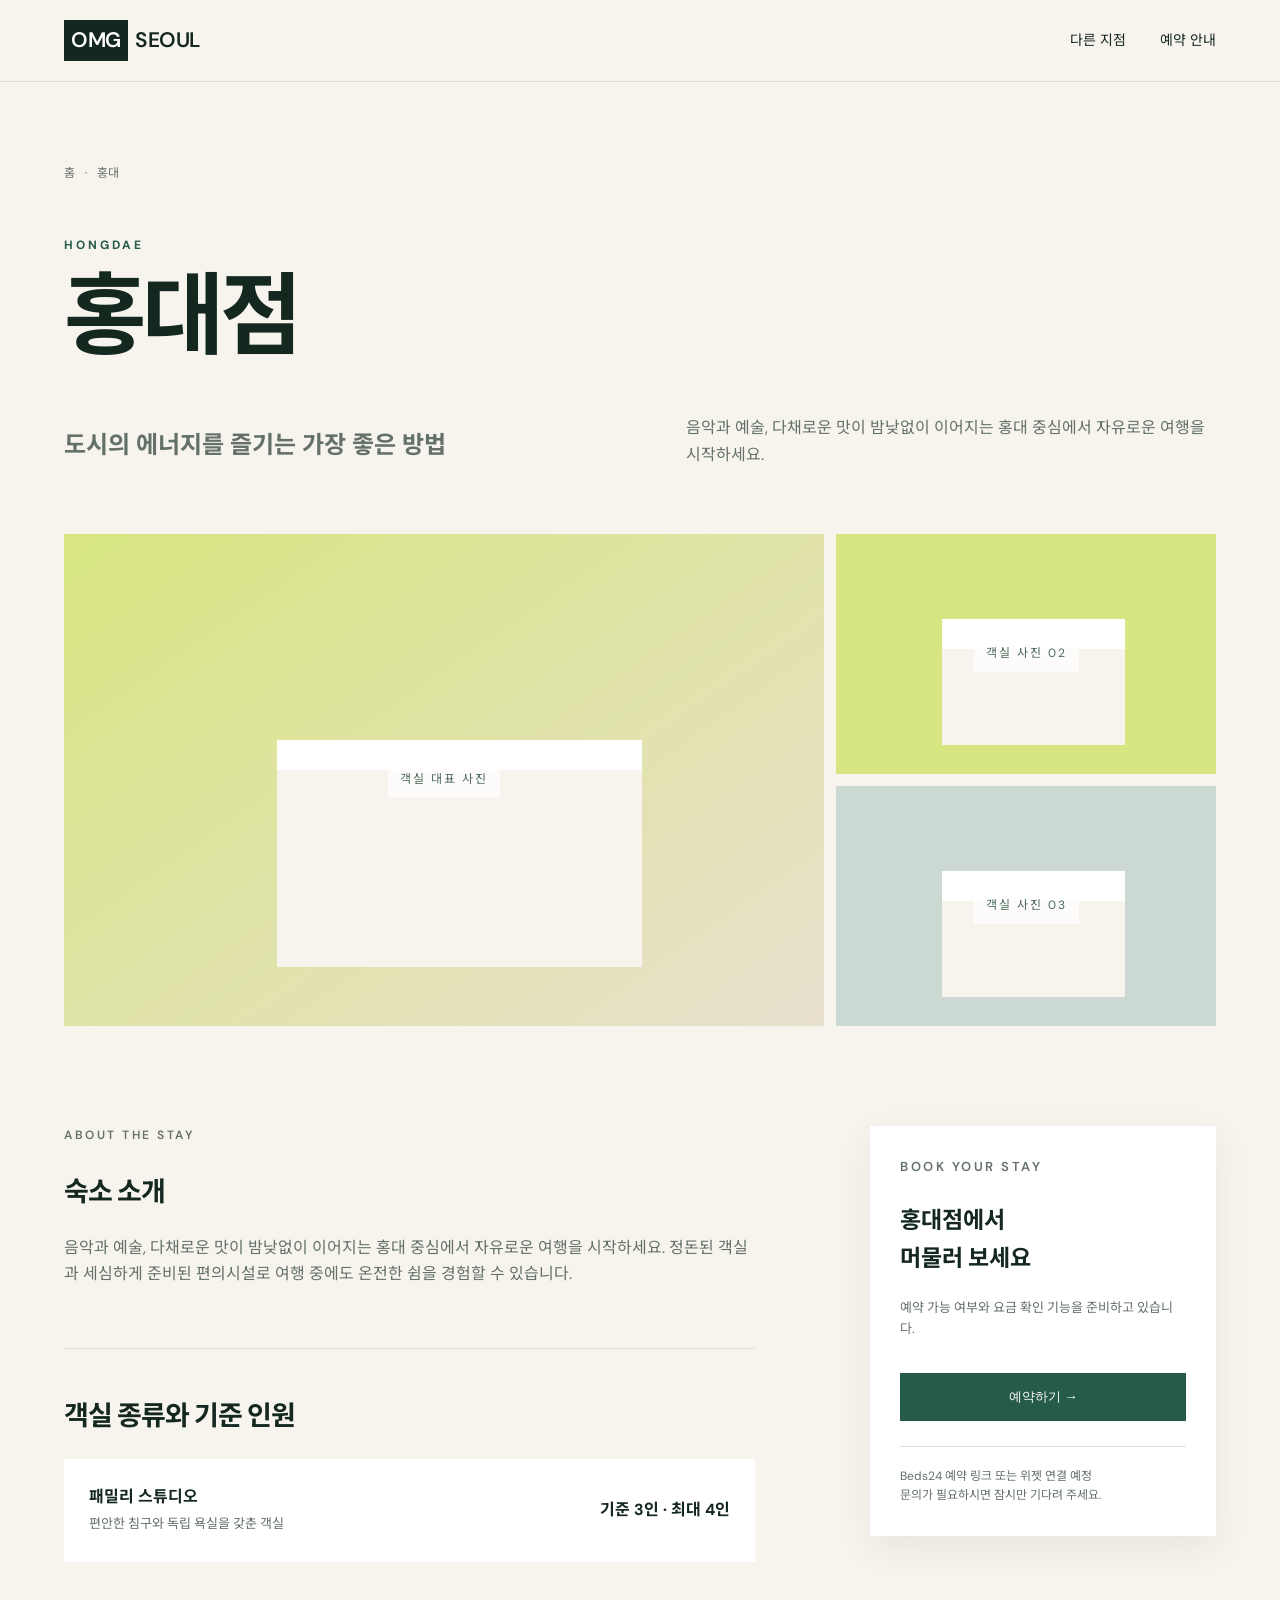
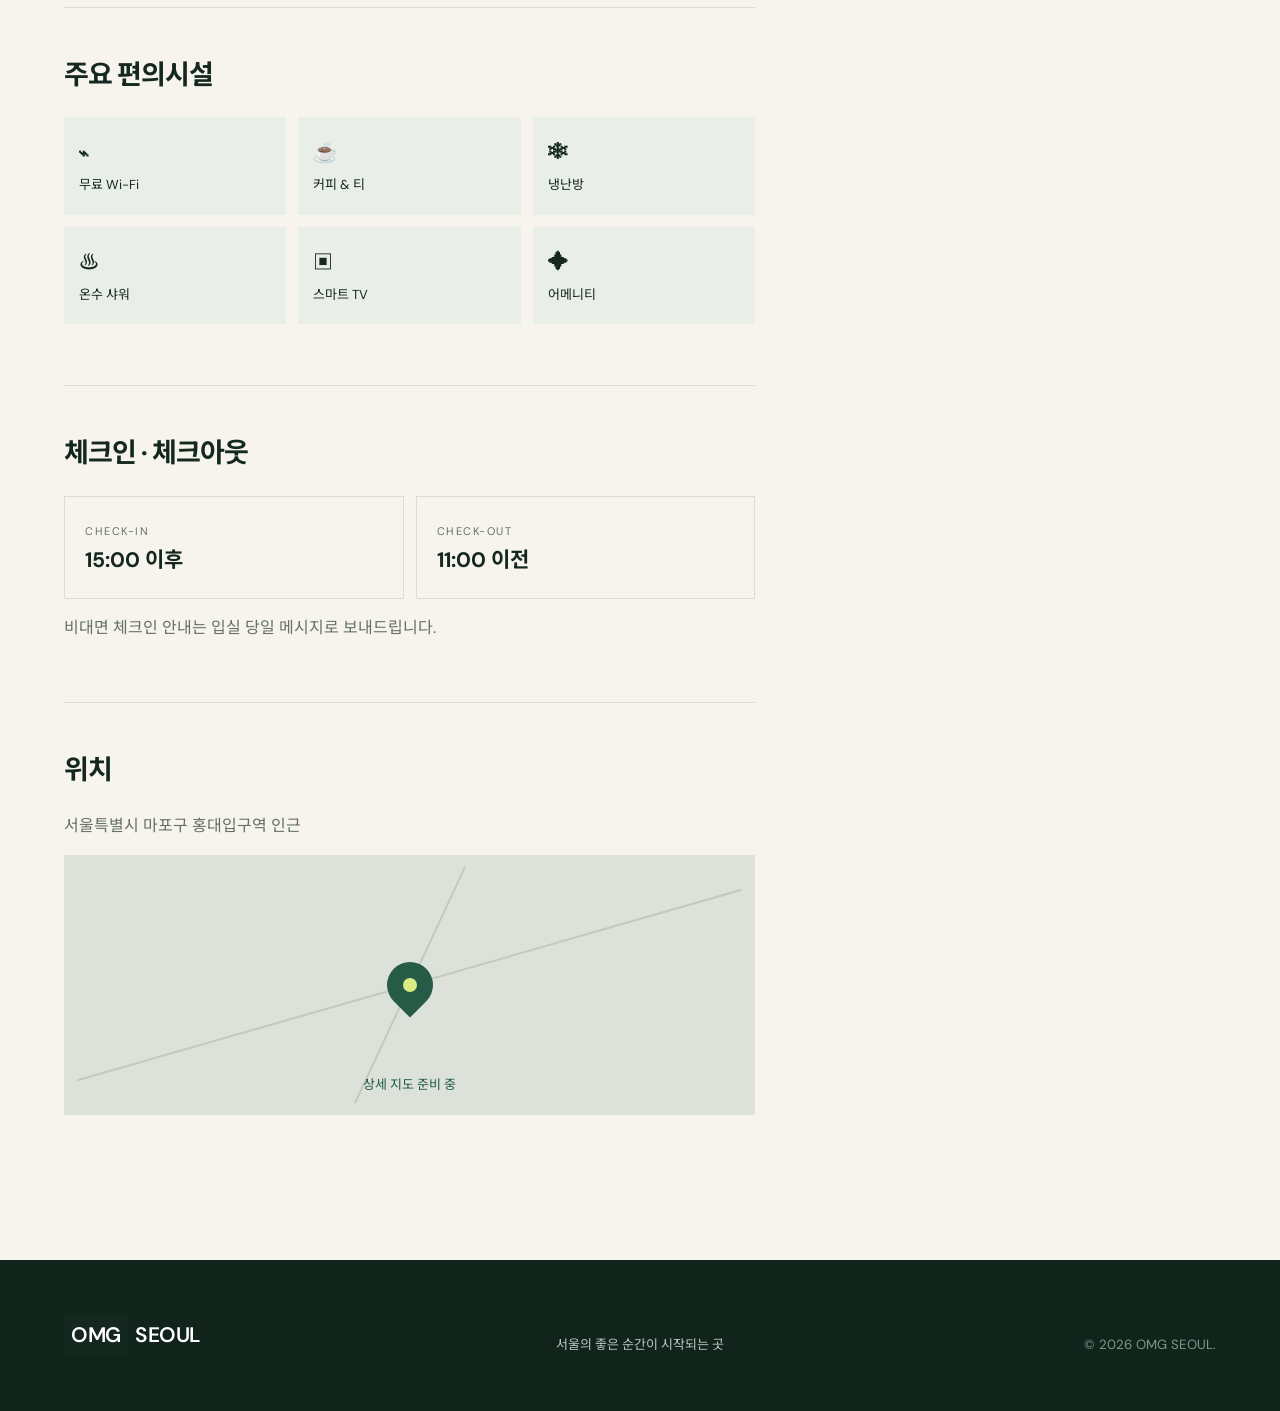
==== hongdae.html @ 1f84d7d9 "Build responsive OMG SEOUL accommodation site" ====
<!doctype html><html lang="ko"><head><meta charset="utf-8"><meta name="viewport" content="width=device-width, initial-scale=1"><meta name="description" content="OMG SEOUL 홍대점 숙소 안내"><title>홍대점 | OMG SEOUL</title><link rel="stylesheet" href="css/style.css"><script src="js/site.js" defer></script></head><body data-property="hongdae"><div id="property-app"></div></body></html>
---- css/style.css ----
@import url('https://fonts.googleapis.com/css2?family=DM+Sans:wght@400;500;600&family=Noto+Sans+KR:wght@400;500;600;700&display=swap');
:root{--ink:#142820;--cream:#f7f4ed;--green:#255b47;--lime:#d9ed84;--line:#d8ded7;--white:#fff;--muted:#647169}*{box-sizing:border-box}html{scroll-behavior:smooth}body{margin:0;background:var(--cream);color:var(--ink);font-family:'DM Sans','Noto Sans KR',sans-serif;line-height:1.65}a{color:inherit;text-decoration:none}.site-header{height:82px;padding:0 5vw;display:flex;align-items:center;justify-content:space-between;background:rgba(247,244,237,.94);border-bottom:1px solid var(--line);position:relative;z-index:5}.brand{font-size:21px;font-weight:600;letter-spacing:-.5px}.brand span{display:inline-block;background:var(--ink);color:white;padding:3px 7px;margin-right:3px}.site-header nav{display:flex;gap:34px;font-size:14px}.hero{min-height:calc(100vh - 82px);display:grid;grid-template-columns:1fr 1fr;padding:5vw;gap:4vw;align-items:center}.eyebrow{font-size:12px;font-weight:600;letter-spacing:2.5px;color:var(--green);margin:0 0 24px}.hero h1,.section h2,.property-title{font-size:clamp(44px,5.6vw,82px);line-height:1.06;letter-spacing:-4px;margin:0}.hero h1 em{font-family:serif;font-weight:400;color:var(--green)}.hero-lead{color:var(--muted);font-size:16px;margin:30px 0 36px}.button{border:0;display:inline-flex;align-items:center;justify-content:center;gap:32px;padding:15px 22px;font:600 14px inherit;cursor:pointer}.button-dark{background:var(--ink);color:white}.button-dark span{font-size:20px}.hero-visual{height:min(650px,72vh);background:#adc9ba;position:relative;overflow:hidden}.sun{width:200px;height:200px;border-radius:50%;background:var(--lime);position:absolute;right:12%;top:9%}.window{position:absolute;width:55%;height:58%;left:10%;top:12%;border:18px solid var(--green);background:linear-gradient(155deg,#d8f0e4 50%,#8fb9a5 50%)}.window:after{content:"";position:absolute;left:48%;top:0;width:12px;height:100%;background:var(--green)}.bed{position:absolute;width:80%;height:28%;background:#f8f2e8;right:-5%;bottom:10%;border-radius:8px 0 0 0}.bed:before{content:"";position:absolute;width:35%;height:45%;background:#fff;left:7%;top:-30%;border-radius:40px 40px 4px 4px}.bed span{position:absolute;inset:40% 0 auto;height:18px;background:#db9f76}.hero-visual>p{position:absolute;right:6%;bottom:0;font-weight:600;font-size:13px;letter-spacing:3px}.section{padding:110px 5vw}.section-heading{display:flex;justify-content:space-between;align-items:end;margin-bottom:54px}.section h2{font-size:clamp(38px,4.2vw,62px)}.section-heading>p{color:var(--muted);font-size:14px}.location-grid{display:grid;grid-template-columns:repeat(4,1fr);gap:16px}.location-card{height:440px;padding:22px;display:flex;flex-direction:column;justify-content:space-between;transition:transform .25s,box-shadow .25s;overflow:hidden;position:relative}.location-card:hover{transform:translateY(-7px);box-shadow:0 18px 35px #1834291e}.location-card:before{content:"";position:absolute;width:220px;height:220px;border-radius:50%;right:-50px;top:35px;border:35px solid rgba(255,255,255,.3)}.card-seoul{background:#a8c8b9}.card-jongno{background:#e8c6ad}.card-hongdae{background:#d8e681}.card-myeongdong{background:#b7bdd7}.card-number{font-size:12px}.location-card p{font-size:11px;letter-spacing:2px;margin:0}.location-card h3{font-size:34px;margin:2px 0 20px}.card-link{font-size:13px;border-bottom:1px solid;padding-bottom:5px}.about{background:var(--green);color:white}.about>.eyebrow{color:var(--lime)}.about>div{display:flex;align-items:end;justify-content:space-between}.about>div p{color:#c9d7d0}.about ul{list-style:none;padding:60px 0 0;margin:80px 0 0;border-top:1px solid #ffffff45;display:grid;grid-template-columns:repeat(3,1fr)}.about li{display:flex;flex-direction:column}.about strong{font-size:42px;font-weight:500}.about li span{font-size:10px;letter-spacing:2px;color:#c9d7d0}footer{padding:55px 5vw;background:#10241c;color:white;display:grid;grid-template-columns:1fr 1fr 1fr;align-items:end}footer p{margin:0;text-align:center;color:#b8c7c0;font-size:13px}footer small{text-align:right;color:#7f968b}
/* property */.property-hero{padding:70px 5vw 50px}.breadcrumb{font-size:12px;color:var(--muted);margin-bottom:55px}.breadcrumb span{margin:0 10px}.property-title{font-size:clamp(48px,7vw,90px)}.property-title small{font-size:12px;letter-spacing:3px;display:block;color:var(--green);margin-bottom:18px}.property-subtitle{display:flex;justify-content:space-between;align-items:end;margin-top:35px;color:var(--muted)}.property-subtitle p{max-width:530px}.property-gallery{margin:0 5vw;display:grid;grid-template-columns:2fr 1fr;grid-template-rows:240px 240px;gap:12px}.photo-placeholder{background:#ccd9d2;display:flex;align-items:center;justify-content:center;color:#4b695c;font-size:12px;letter-spacing:2px;position:relative;overflow:hidden}.photo-placeholder:first-child{grid-row:1/3;background:linear-gradient(145deg,#abc8b8,#e8e0ce)}.photo-placeholder:before{content:"";width:48%;height:40%;background:#f7f4ed;position:absolute;bottom:12%;left:28%;box-shadow:0 -30px 0 #fff}.photo-placeholder span{position:relative;z-index:1;background:#ffffffbb;padding:8px 12px}.property-content{padding:100px 5vw;display:grid;grid-template-columns:minmax(0,2fr) minmax(280px,1fr);gap:9vw}.info-section{padding:45px 0;border-top:1px solid var(--line)}.info-section:first-child{padding-top:0;border:0}.info-section h2{font-size:27px;letter-spacing:-1px;margin:0 0 20px}.info-section p{color:var(--muted)}.room-card{background:white;padding:25px;display:flex;justify-content:space-between;align-items:center;margin-top:18px}.room-card strong{display:block}.room-card span{font-size:13px;color:var(--muted)}.amenities{display:grid;grid-template-columns:repeat(3,1fr);gap:12px;padding:0;list-style:none}.amenities li{background:#e9eee9;padding:19px 15px;font-size:13px}.amenities b{display:block;font-size:20px;margin-bottom:5px}.time-grid{display:grid;grid-template-columns:1fr 1fr;gap:12px}.time-grid div{border:1px solid var(--line);padding:20px}.time-grid span{font-size:11px;letter-spacing:1.5px;color:var(--muted)}.time-grid strong{font-size:21px;display:block}.map{height:260px;background:#dce2d9;position:relative;display:flex;align-items:center;justify-content:center;color:var(--green);font-size:13px}.map:before,.map:after{content:"";position:absolute;background:#c0cabf}.map:before{width:100%;height:2px;transform:rotate(-16deg)}.map:after{height:100%;width:2px;transform:rotate(25deg)}.pin{width:46px;height:46px;border-radius:50% 50% 50% 0;background:var(--green);transform:rotate(-45deg);z-index:1}.pin:after{content:"";width:14px;height:14px;background:var(--lime);position:absolute;border-radius:50%;top:16px;left:16px}.booking-card{background:var(--white);padding:30px;position:sticky;top:30px;align-self:start;box-shadow:0 12px 35px #15281f12}.booking-card h2{font-size:23px;margin-top:0}.booking-card p{color:var(--muted);font-size:13px}.booking-button{width:100%;background:var(--green);color:white;margin-top:20px}.booking-note{display:none;padding:13px;background:#f0f3e7;color:var(--green)!important;text-align:center}.booking-note.show{display:block}.booking-meta{border-top:1px solid var(--line);margin-top:25px;padding-top:20px;font-size:12px;color:var(--muted)}
@media(max-width:800px){.site-header{height:66px}.site-header nav{gap:18px}.site-header nav a:last-child{display:none}.hero{grid-template-columns:1fr;padding:55px 5vw}.hero h1,.property-title{letter-spacing:-2.5px}.hero-visual{height:440px}.section{padding:75px 5vw}.section-heading,.about>div{display:block}.section-heading>p,.about>div p{margin-top:30px}.location-grid{grid-template-columns:1fr 1fr}.location-card{height:330px}.about ul{margin-top:50px;padding-top:35px}.about strong{font-size:30px}footer{grid-template-columns:1fr;gap:18px;text-align:center}footer p,footer small{text-align:center}.property-hero{padding-top:40px}.property-subtitle{display:block}.property-gallery{grid-template-columns:1fr 1fr;grid-template-rows:330px 150px}.photo-placeholder:first-child{grid-column:1/3;grid-row:auto}.property-content{grid-template-columns:1fr;padding-top:70px}.booking-card{position:static;grid-row:1}.amenities{grid-template-columns:1fr 1fr}}
@media(max-width:480px){.brand{font-size:17px}.site-header nav{font-size:12px}.hero{min-height:auto}.hero h1{font-size:45px}.hero-visual{height:350px}.window{border-width:12px}.location-grid{grid-template-columns:1fr}.location-card{height:270px}.about ul{grid-template-columns:1fr;gap:28px}.property-gallery{grid-template-rows:260px 120px}.property-content{gap:40px}.amenities{grid-template-columns:1fr 1fr}.room-card{align-items:flex-start;gap:15px}.time-grid{grid-template-columns:1fr}}
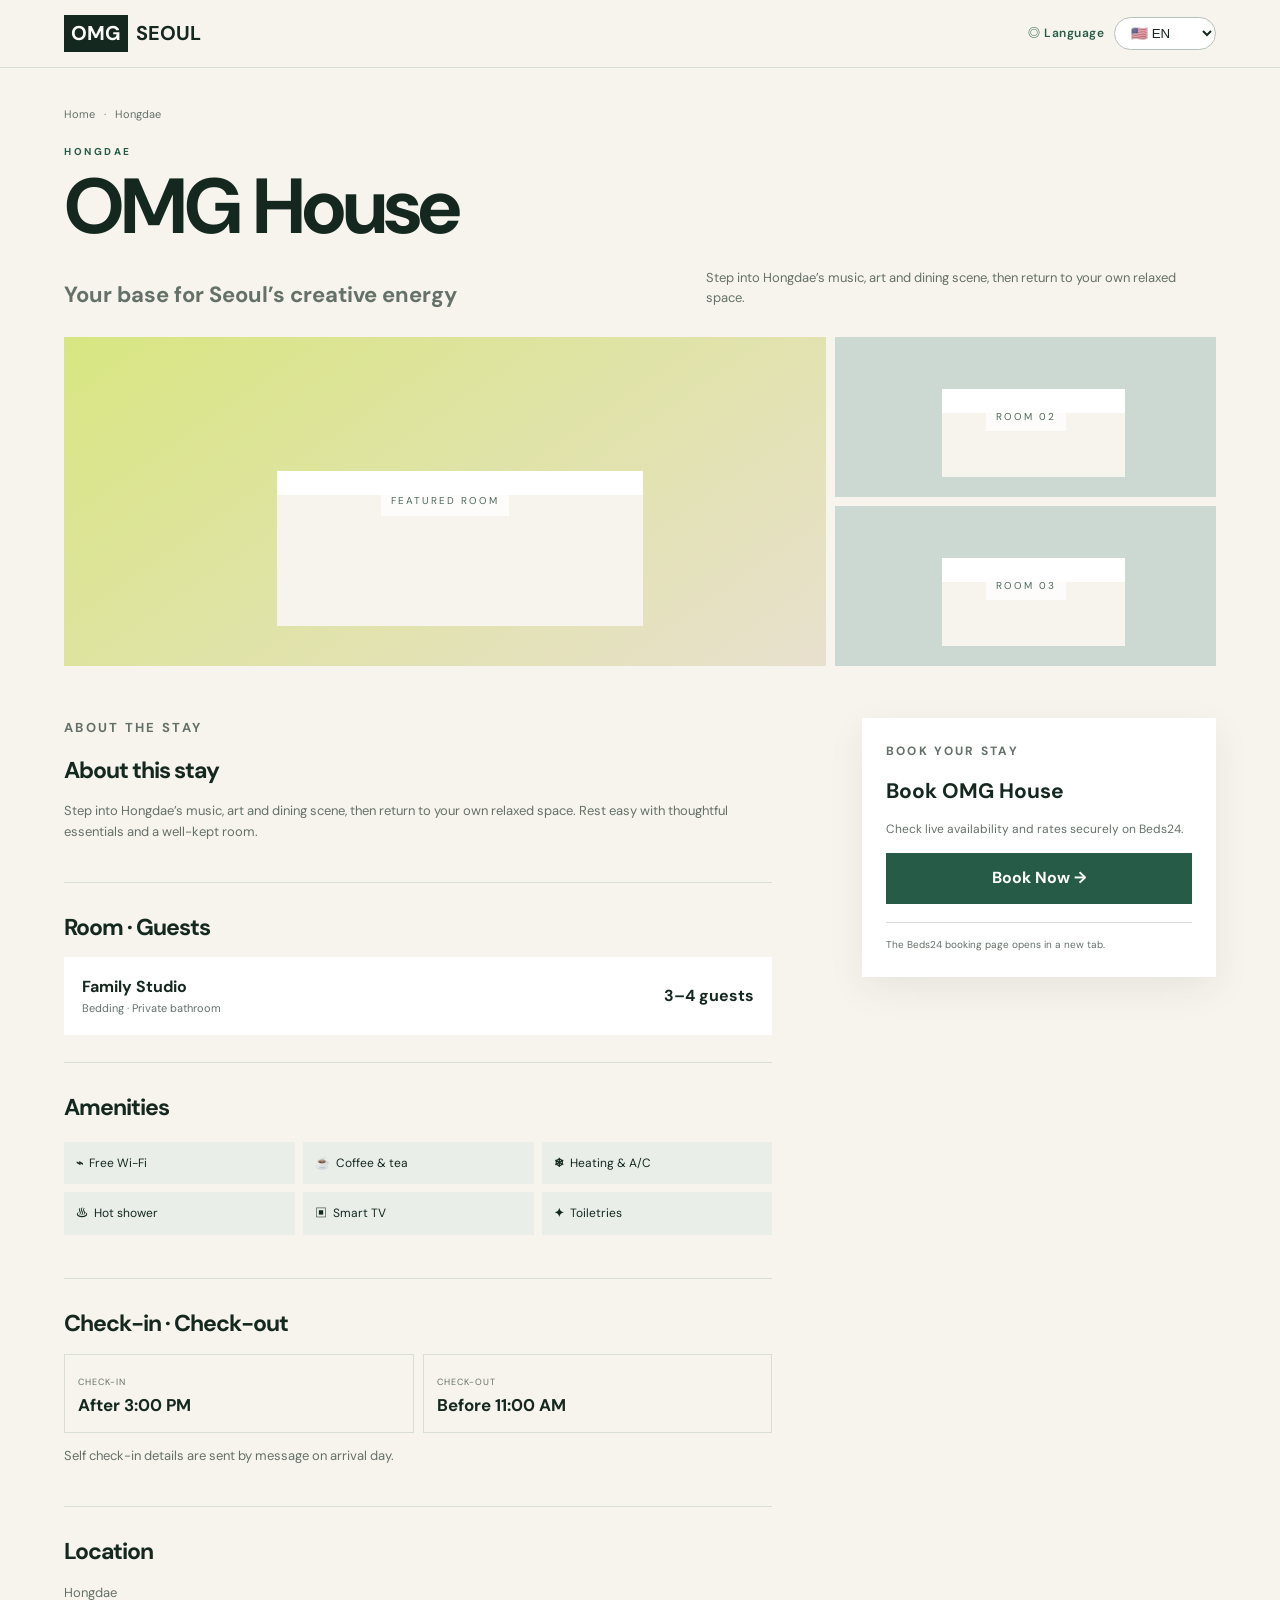
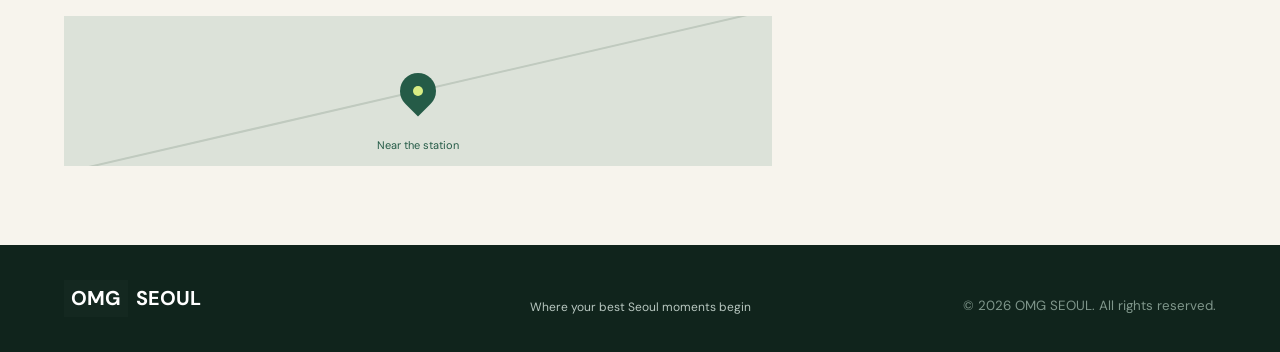
==== commit bc77ceda: "Add multilingual responsive OMG Seoul experience" ====
--- a/hongdae.html
+++ b/hongdae.html
@@ -1 +1 @@
-<!doctype html><html lang="ko"><head><meta charset="utf-8"><meta name="viewport" content="width=device-width, initial-scale=1"><meta name="description" content="OMG SEOUL 홍대점 숙소 안내"><title>홍대점 | OMG SEOUL</title><link rel="stylesheet" href="css/style.css"><script src="js/site.js" defer></script></head><body data-property="hongdae"><div id="property-app"></div></body></html>
+<!doctype html><html lang="en"><head><meta charset="utf-8"><meta name="viewport" content="width=device-width, initial-scale=1"><meta name="description" content="OMG House by OMG SEOUL"><title>OMG House | OMG SEOUL</title><link rel="stylesheet" href="css/style.css"><script src="js/site.js" defer></script></head><body data-property="hongdae"><div id="property-app"></div></body></html>
--- a/css/style.css
+++ b/css/style.css
@@ -1,5 +1,10 @@
-@import url('https://fonts.googleapis.com/css2?family=DM+Sans:wght@400;500;600&family=Noto+Sans+KR:wght@400;500;600;700&display=swap');
-:root{--ink:#142820;--cream:#f7f4ed;--green:#255b47;--lime:#d9ed84;--line:#d8ded7;--white:#fff;--muted:#647169}*{box-sizing:border-box}html{scroll-behavior:smooth}body{margin:0;background:var(--cream);color:var(--ink);font-family:'DM Sans','Noto Sans KR',sans-serif;line-height:1.65}a{color:inherit;text-decoration:none}.site-header{height:82px;padding:0 5vw;display:flex;align-items:center;justify-content:space-between;background:rgba(247,244,237,.94);border-bottom:1px solid var(--line);position:relative;z-index:5}.brand{font-size:21px;font-weight:600;letter-spacing:-.5px}.brand span{display:inline-block;background:var(--ink);color:white;padding:3px 7px;margin-right:3px}.site-header nav{display:flex;gap:34px;font-size:14px}.hero{min-height:calc(100vh - 82px);display:grid;grid-template-columns:1fr 1fr;padding:5vw;gap:4vw;align-items:center}.eyebrow{font-size:12px;font-weight:600;letter-spacing:2.5px;color:var(--green);margin:0 0 24px}.hero h1,.section h2,.property-title{font-size:clamp(44px,5.6vw,82px);line-height:1.06;letter-spacing:-4px;margin:0}.hero h1 em{font-family:serif;font-weight:400;color:var(--green)}.hero-lead{color:var(--muted);font-size:16px;margin:30px 0 36px}.button{border:0;display:inline-flex;align-items:center;justify-content:center;gap:32px;padding:15px 22px;font:600 14px inherit;cursor:pointer}.button-dark{background:var(--ink);color:white}.button-dark span{font-size:20px}.hero-visual{height:min(650px,72vh);background:#adc9ba;position:relative;overflow:hidden}.sun{width:200px;height:200px;border-radius:50%;background:var(--lime);position:absolute;right:12%;top:9%}.window{position:absolute;width:55%;height:58%;left:10%;top:12%;border:18px solid var(--green);background:linear-gradient(155deg,#d8f0e4 50%,#8fb9a5 50%)}.window:after{content:"";position:absolute;left:48%;top:0;width:12px;height:100%;background:var(--green)}.bed{position:absolute;width:80%;height:28%;background:#f8f2e8;right:-5%;bottom:10%;border-radius:8px 0 0 0}.bed:before{content:"";position:absolute;width:35%;height:45%;background:#fff;left:7%;top:-30%;border-radius:40px 40px 4px 4px}.bed span{position:absolute;inset:40% 0 auto;height:18px;background:#db9f76}.hero-visual>p{position:absolute;right:6%;bottom:0;font-weight:600;font-size:13px;letter-spacing:3px}.section{padding:110px 5vw}.section-heading{display:flex;justify-content:space-between;align-items:end;margin-bottom:54px}.section h2{font-size:clamp(38px,4.2vw,62px)}.section-heading>p{color:var(--muted);font-size:14px}.location-grid{display:grid;grid-template-columns:repeat(4,1fr);gap:16px}.location-card{height:440px;padding:22px;display:flex;flex-direction:column;justify-content:space-between;transition:transform .25s,box-shadow .25s;overflow:hidden;position:relative}.location-card:hover{transform:translateY(-7px);box-shadow:0 18px 35px #1834291e}.location-card:before{content:"";position:absolute;width:220px;height:220px;border-radius:50%;right:-50px;top:35px;border:35px solid rgba(255,255,255,.3)}.card-seoul{background:#a8c8b9}.card-jongno{background:#e8c6ad}.card-hongdae{background:#d8e681}.card-myeongdong{background:#b7bdd7}.card-number{font-size:12px}.location-card p{font-size:11px;letter-spacing:2px;margin:0}.location-card h3{font-size:34px;margin:2px 0 20px}.card-link{font-size:13px;border-bottom:1px solid;padding-bottom:5px}.about{background:var(--green);color:white}.about>.eyebrow{color:var(--lime)}.about>div{display:flex;align-items:end;justify-content:space-between}.about>div p{color:#c9d7d0}.about ul{list-style:none;padding:60px 0 0;margin:80px 0 0;border-top:1px solid #ffffff45;display:grid;grid-template-columns:repeat(3,1fr)}.about li{display:flex;flex-direction:column}.about strong{font-size:42px;font-weight:500}.about li span{font-size:10px;letter-spacing:2px;color:#c9d7d0}footer{padding:55px 5vw;background:#10241c;color:white;display:grid;grid-template-columns:1fr 1fr 1fr;align-items:end}footer p{margin:0;text-align:center;color:#b8c7c0;font-size:13px}footer small{text-align:right;color:#7f968b}
-/* property */.property-hero{padding:70px 5vw 50px}.breadcrumb{font-size:12px;color:var(--muted);margin-bottom:55px}.breadcrumb span{margin:0 10px}.property-title{font-size:clamp(48px,7vw,90px)}.property-title small{font-size:12px;letter-spacing:3px;display:block;color:var(--green);margin-bottom:18px}.property-subtitle{display:flex;justify-content:space-between;align-items:end;margin-top:35px;color:var(--muted)}.property-subtitle p{max-width:530px}.property-gallery{margin:0 5vw;display:grid;grid-template-columns:2fr 1fr;grid-template-rows:240px 240px;gap:12px}.photo-placeholder{background:#ccd9d2;display:flex;align-items:center;justify-content:center;color:#4b695c;font-size:12px;letter-spacing:2px;position:relative;overflow:hidden}.photo-placeholder:first-child{grid-row:1/3;background:linear-gradient(145deg,#abc8b8,#e8e0ce)}.photo-placeholder:before{content:"";width:48%;height:40%;background:#f7f4ed;position:absolute;bottom:12%;left:28%;box-shadow:0 -30px 0 #fff}.photo-placeholder span{position:relative;z-index:1;background:#ffffffbb;padding:8px 12px}.property-content{padding:100px 5vw;display:grid;grid-template-columns:minmax(0,2fr) minmax(280px,1fr);gap:9vw}.info-section{padding:45px 0;border-top:1px solid var(--line)}.info-section:first-child{padding-top:0;border:0}.info-section h2{font-size:27px;letter-spacing:-1px;margin:0 0 20px}.info-section p{color:var(--muted)}.room-card{background:white;padding:25px;display:flex;justify-content:space-between;align-items:center;margin-top:18px}.room-card strong{display:block}.room-card span{font-size:13px;color:var(--muted)}.amenities{display:grid;grid-template-columns:repeat(3,1fr);gap:12px;padding:0;list-style:none}.amenities li{background:#e9eee9;padding:19px 15px;font-size:13px}.amenities b{display:block;font-size:20px;margin-bottom:5px}.time-grid{display:grid;grid-template-columns:1fr 1fr;gap:12px}.time-grid div{border:1px solid var(--line);padding:20px}.time-grid span{font-size:11px;letter-spacing:1.5px;color:var(--muted)}.time-grid strong{font-size:21px;display:block}.map{height:260px;background:#dce2d9;position:relative;display:flex;align-items:center;justify-content:center;color:var(--green);font-size:13px}.map:before,.map:after{content:"";position:absolute;background:#c0cabf}.map:before{width:100%;height:2px;transform:rotate(-16deg)}.map:after{height:100%;width:2px;transform:rotate(25deg)}.pin{width:46px;height:46px;border-radius:50% 50% 50% 0;background:var(--green);transform:rotate(-45deg);z-index:1}.pin:after{content:"";width:14px;height:14px;background:var(--lime);position:absolute;border-radius:50%;top:16px;left:16px}.booking-card{background:var(--white);padding:30px;position:sticky;top:30px;align-self:start;box-shadow:0 12px 35px #15281f12}.booking-card h2{font-size:23px;margin-top:0}.booking-card p{color:var(--muted);font-size:13px}.booking-button{width:100%;background:var(--green);color:white;margin-top:20px}.booking-note{display:none;padding:13px;background:#f0f3e7;color:var(--green)!important;text-align:center}.booking-note.show{display:block}.booking-meta{border-top:1px solid var(--line);margin-top:25px;padding-top:20px;font-size:12px;color:var(--muted)}
-@media(max-width:800px){.site-header{height:66px}.site-header nav{gap:18px}.site-header nav a:last-child{display:none}.hero{grid-template-columns:1fr;padding:55px 5vw}.hero h1,.property-title{letter-spacing:-2.5px}.hero-visual{height:440px}.section{padding:75px 5vw}.section-heading,.about>div{display:block}.section-heading>p,.about>div p{margin-top:30px}.location-grid{grid-template-columns:1fr 1fr}.location-card{height:330px}.about ul{margin-top:50px;padding-top:35px}.about strong{font-size:30px}footer{grid-template-columns:1fr;gap:18px;text-align:center}footer p,footer small{text-align:center}.property-hero{padding-top:40px}.property-subtitle{display:block}.property-gallery{grid-template-columns:1fr 1fr;grid-template-rows:330px 150px}.photo-placeholder:first-child{grid-column:1/3;grid-row:auto}.property-content{grid-template-columns:1fr;padding-top:70px}.booking-card{position:static;grid-row:1}.amenities{grid-template-columns:1fr 1fr}}
-@media(max-width:480px){.brand{font-size:17px}.site-header nav{font-size:12px}.hero{min-height:auto}.hero h1{font-size:45px}.hero-visual{height:350px}.window{border-width:12px}.location-grid{grid-template-columns:1fr}.location-card{height:270px}.about ul{grid-template-columns:1fr;gap:28px}.property-gallery{grid-template-rows:260px 120px}.property-content{gap:40px}.amenities{grid-template-columns:1fr 1fr}.room-card{align-items:flex-start;gap:15px}.time-grid{grid-template-columns:1fr}}
+@import url('https://fonts.googleapis.com/css2?family=DM+Sans:wght@400;500;600;700&family=Noto+Sans+JP:wght@400;600&family=Noto+Sans+KR:wght@400;600;700&family=Noto+Sans+SC:wght@400;600&display=swap');
+:root{--ink:#142820;--cream:#f7f4ed;--green:#255b47;--lime:#d9ed84;--line:#d8ded7;--white:#fff;--muted:#647169}*{box-sizing:border-box}html{scroll-behavior:smooth}body{margin:0;background:var(--cream);color:var(--ink);font-family:'DM Sans','Noto Sans KR','Noto Sans JP','Noto Sans SC',sans-serif;line-height:1.55;overflow-x:hidden}a{color:inherit;text-decoration:none}.site-header{height:68px;padding:0 5vw;display:flex;align-items:center;justify-content:space-between;background:rgba(247,244,237,.96);border-bottom:1px solid var(--line);position:relative;z-index:5}.brand{font-size:20px;font-weight:700;white-space:nowrap}.brand span{display:inline-block;background:var(--ink);color:#fff;padding:3px 7px;margin-right:3px}.language-picker{display:flex;align-items:center;gap:10px;font-size:12px;font-weight:600}.language-label{letter-spacing:.04em;color:var(--green)}.language-picker select{min-width:92px;border:1px solid #b5c1ba;border-radius:20px;background:#fff;color:var(--ink);padding:7px 28px 7px 12px;font:600 12px inherit;cursor:pointer}.language-picker select:focus-visible{outline:3px solid var(--lime);outline-offset:2px}
+.hero{display:grid;grid-template-columns:1.05fr .95fr;min-height:560px;padding:42px 5vw;gap:5vw;align-items:center}.eyebrow{font-size:11px;font-weight:700;letter-spacing:2.3px;color:var(--green);margin:0 0 15px}.hero h1,.section h2,.property-title{font-size:clamp(42px,5.2vw,72px);line-height:1.06;letter-spacing:-3px;margin:0}.hero h1 em{font-family:serif;font-weight:400;color:var(--green)}.hero-lead{color:var(--muted);font-size:15px;margin:22px 0 0}.hero-visual{height:430px;background:#adc9ba;position:relative;overflow:hidden}.sun{width:150px;height:150px;border-radius:50%;background:var(--lime);position:absolute;right:12%;top:9%}.window{position:absolute;width:55%;height:58%;left:10%;top:12%;border:14px solid var(--green);background:linear-gradient(155deg,#d8f0e4 50%,#8fb9a5 50%)}.window:after{content:"";position:absolute;left:48%;top:0;width:10px;height:100%;background:var(--green)}.bed{position:absolute;width:80%;height:28%;background:#f8f2e8;right:-5%;bottom:10%;border-radius:8px 0 0}.bed:before{content:"";position:absolute;width:35%;height:45%;background:#fff;left:7%;top:-30%;border-radius:40px 40px 4px 4px}.bed span{position:absolute;inset:40% 0 auto;height:14px;background:#db9f76}.hero-visual>p{position:absolute;right:6%;bottom:0;font-weight:700;font-size:11px;letter-spacing:3px}
+.section{padding:72px 5vw}.section-heading{display:flex;justify-content:space-between;align-items:end;margin-bottom:30px}.section h2{font-size:clamp(34px,4vw,56px)}.section-heading>p{color:var(--muted);font-size:13px}.location-grid{display:grid;grid-template-columns:1fr 1fr;gap:12px}.location-row{display:grid;grid-template-columns:minmax(145px,1fr) auto auto;align-items:center;gap:10px;min-height:82px;padding:10px 12px 10px 20px}.card-seoul{background:#a8c8b9}.card-jongno{background:#e8c6ad}.card-hongdae{background:#d8e681}.card-myeongdong{background:#b7bdd7}.location-name strong{display:block;font-size:18px}.location-name small{font-size:8px;letter-spacing:1.4px}.location-detail,.location-book{display:flex;align-items:center;justify-content:center;min-height:42px;border-radius:8px;padding:10px 14px;font-size:12px;font-weight:700;white-space:nowrap;border:1px solid var(--ink)}.location-detail{background:#ffffffb8}.location-book{background:var(--ink);color:#fff}.location-row a:hover{transform:translateY(-1px);filter:brightness(.96)}.location-row a:focus-visible{outline:3px solid #fff;outline-offset:2px}
+.about{display:grid;grid-template-columns:minmax(0,.85fr) minmax(460px,1.15fr);gap:6vw;align-items:center;background:var(--green);color:#fff}.about .eyebrow{color:var(--lime)}.about-copy>p:not(.eyebrow){color:#cfdbd5;max-width:540px}.about ul{list-style:none;padding:18px 0 0;margin:26px 0 0;border-top:1px solid #ffffff40;display:grid;grid-template-columns:repeat(3,1fr);gap:10px}.about li{display:flex;flex-direction:column}.about strong{font-size:28px;font-weight:500}.about li span{font-size:8px;letter-spacing:1.2px;color:#c9d7d0}.seoul-map{height:360px;border:1px solid #ffffff38;border-radius:24px;position:relative;overflow:hidden;background:radial-gradient(circle at 70% 25%,#4d7967,#1d4b39 60%)}.seoul-map svg{position:absolute;inset:0;width:100%;height:100%}.city-line{fill:none;stroke:#ffffff22;stroke-width:2}.river,.river-edge{fill:none;stroke:#9bc4c7;stroke-width:13;opacity:.65}.river-edge{stroke:#d5edeb;stroke-width:2}.map-caption{position:absolute;left:22px;top:10px;font-size:9px;letter-spacing:2px;color:#cce0d7}.map-point{position:absolute;display:flex;flex-direction:column;z-index:2;line-height:1.25;white-space:nowrap}.map-point i{position:absolute;width:42px;height:42px;left:-14px;top:-9px;border-radius:50%;background:#d9ed8440;border:1px solid #d9ed84;animation:pulse 2.8s infinite}.map-point strong{font-size:11px;z-index:1}.map-point span{font-size:9px;color:#d1ded8;z-index:1}.map-point.hongdae{left:15%;top:43%}.map-point.seoul{left:42%;top:68%}.map-point.jonggak{left:58%;top:31%}.map-point.myeongdong{left:66%;top:56%}@keyframes pulse{50%{transform:scale(1.25);opacity:.55}}
+footer{padding:35px 5vw;background:#10241c;color:#fff;display:grid;grid-template-columns:1fr 1fr 1fr;align-items:end}footer p{margin:0;text-align:center;color:#b8c7c0;font-size:12px}footer small{text-align:right;color:#7f968b}
+/* Property pages */.property-hero{padding:38px 5vw 28px}.breadcrumb{font-size:11px;color:var(--muted);margin:0 0 24px}.breadcrumb span{margin:0 9px}.property-title{font-size:clamp(45px,6.5vw,78px)}.property-title small{font-size:10px;letter-spacing:2.5px;display:block;color:var(--green);margin-bottom:8px}.property-subtitle{display:flex;justify-content:space-between;align-items:end;margin-top:20px;color:var(--muted);gap:30px}.property-subtitle h2{font-size:22px;line-height:1.25;margin:0}.property-subtitle p{max-width:510px;margin:0;font-size:13px}.property-gallery{margin:0 5vw;display:grid;grid-template-columns:2fr 1fr;grid-template-rows:160px 160px;gap:9px}.photo-placeholder{background:#ccd9d2;display:flex;align-items:center;justify-content:center;color:#4b695c;font-size:10px;letter-spacing:2px;position:relative;overflow:hidden}.photo-placeholder:first-child{grid-row:1/3;background:linear-gradient(145deg,#abc8b8,#e8e0ce)}.photo-placeholder:before{content:"";width:48%;height:40%;background:#f7f4ed;position:absolute;bottom:12%;left:28%;box-shadow:0 -24px 0 #fff}.property-hongdae{background:linear-gradient(145deg,#d8e681,#e8e0ce)!important}.property-jongno{background:linear-gradient(145deg,#e8c6ad,#e8e0ce)!important}.property-myeongdong{background:linear-gradient(145deg,#b7bdd7,#e8e0ce)!important}.photo-placeholder span{position:relative;z-index:1;background:#ffffffbf;padding:7px 10px}.property-content{padding:52px 5vw;display:grid;grid-template-columns:minmax(0,2fr) minmax(270px,1fr);gap:7vw}.info-section{padding:27px 0;border-top:1px solid var(--line)}.info-section:first-child{padding-top:0;border:0}.info-section h2{font-size:23px;letter-spacing:-1px;margin:0 0 12px}.info-section p{color:var(--muted);font-size:13px}.room-card{background:#fff;padding:18px;display:flex;justify-content:space-between;align-items:center}.room-card strong,.room-card span{display:block}.room-card span{font-size:11px;color:var(--muted)}.amenities{display:grid;grid-template-columns:repeat(3,1fr);gap:8px;padding:0;list-style:none}.amenities li{background:#e9eee9;padding:12px;font-size:12px}.amenities b{margin-right:6px}.time-grid{display:grid;grid-template-columns:1fr 1fr;gap:9px}.time-grid div{border:1px solid var(--line);padding:13px}.time-grid span{font-size:9px;letter-spacing:1px;color:var(--muted)}.time-grid strong{font-size:17px;display:block}.map{height:150px;background:#dce2d9;position:relative;display:flex;align-items:center;justify-content:center;color:var(--green);font-size:11px;overflow:hidden}.map:before{content:"";position:absolute;width:120%;height:2px;background:#c0cabf;transform:rotate(-13deg)}.map span{position:absolute;bottom:12px}.pin{width:36px;height:36px;border-radius:50% 50% 50% 0;background:var(--green);transform:rotate(-45deg)}.pin:after{content:"";width:10px;height:10px;background:var(--lime);position:absolute;border-radius:50%;top:13px;left:13px}.booking-card{background:#fff;padding:24px;position:sticky;top:22px;align-self:start;box-shadow:0 12px 35px #15281f12}.booking-card h2{font-size:21px;margin:0}.booking-card p{color:var(--muted);font-size:12px}.button{border:0;display:flex;align-items:center;justify-content:center;padding:13px 18px;font-weight:700}.booking-button{width:100%;background:var(--green);color:#fff;margin-top:15px}.booking-meta{border-top:1px solid var(--line);margin-top:18px;padding-top:14px;font-size:10px;color:var(--muted)}
+@media(max-width:800px){.site-header{height:56px;padding:0 18px}.brand{font-size:17px}.language-label{display:none}.language-picker select{min-width:80px;padding:6px 24px 6px 9px}.hero{grid-template-columns:minmax(0,1fr) 116px;min-height:0;padding:24px 18px;gap:15px}.hero h1{font-size:clamp(31px,9.1vw,42px);letter-spacing:-2px}.hero-lead{font-size:12px;line-height:1.45;margin-top:12px}.hero-visual{height:190px}.sun{width:70px;height:70px}.window{border-width:7px}.section{padding:30px 18px}.section-heading{margin-bottom:16px}.section-heading h2{font-size:28px;letter-spacing:-1.3px}.section-heading>p{display:none}.location-grid{grid-template-columns:1fr;gap:8px}.location-row{height:70px;min-height:70px;grid-template-columns:minmax(94px,1fr) minmax(96px,.82fr) minmax(80px,.68fr);gap:6px;padding:7px}.location-name{padding-left:7px}.location-name strong{font-size:14px}.location-name small{font-size:7px}.location-detail,.location-book{min-height:54px;padding:7px 8px;font-size:11px;line-height:1.15;text-align:center;white-space:normal}.about{grid-template-columns:1fr;padding-top:28px}.about h2{font-size:27px}.about-copy>p:not(.eyebrow){font-size:12px;display:-webkit-box;-webkit-line-clamp:3;-webkit-box-orient:vertical;overflow:hidden}.about ul{margin-top:18px;padding-top:14px}.about strong{font-size:22px}.seoul-map{height:240px;width:100%;border-radius:16px}.map-point strong{font-size:9px}.map-point span{font-size:8px}.map-point i{width:34px;height:34px}footer{padding:22px 18px;grid-template-columns:1fr;gap:6px;text-align:center}footer p,footer small{text-align:center}.property-hero{padding:22px 18px 18px}.breadcrumb{margin-bottom:13px}.property-title{font-size:40px;letter-spacing:-2px}.property-subtitle{display:grid;grid-template-columns:1fr 1fr;gap:14px;margin-top:13px}.property-subtitle h2{font-size:16px}.property-subtitle p{font-size:11px;display:-webkit-box;-webkit-line-clamp:3;-webkit-box-orient:vertical;overflow:hidden}.property-gallery{margin:0 18px;display:block;height:170px}.photo-placeholder{display:none;height:100%}.photo-placeholder:first-child{display:flex}.property-content{padding:20px 18px 28px;display:grid;grid-template-columns:1fr;gap:15px}.booking-card{position:static;grid-row:1;padding:15px;box-shadow:none;border:1px solid var(--line)}.booking-card .eyebrow{margin-bottom:5px}.booking-card p{margin:5px 0}.booking-button{margin-top:9px;padding:10px}.booking-meta{margin-top:9px;padding-top:8px}.info-section{padding:15px 0}.info-section h2{font-size:18px;margin-bottom:7px}.info-section p{font-size:11px;margin:6px 0}.amenities{grid-template-columns:repeat(3,1fr);gap:5px}.amenities li{padding:8px 5px;font-size:10px}.room-card{padding:10px}.time-grid div{padding:9px}.time-grid strong{font-size:14px}.map{height:110px}}
+@media(max-width:420px){.hero{grid-template-columns:minmax(0,1fr) 102px;padding-top:20px;padding-bottom:20px}.hero h1{font-size:31px}.hero-visual{height:170px}.locations{padding-top:24px}.location-row{grid-template-columns:minmax(82px,1fr) minmax(88px,.82fr) minmax(72px,.66fr)}.about{gap:20px}.seoul-map{height:230px}.map-point.jonggak{left:54%}.map-point.myeongdong{left:62%}}
+@media(prefers-reduced-motion:reduce){*{scroll-behavior:auto}.map-point i{animation:none}}
